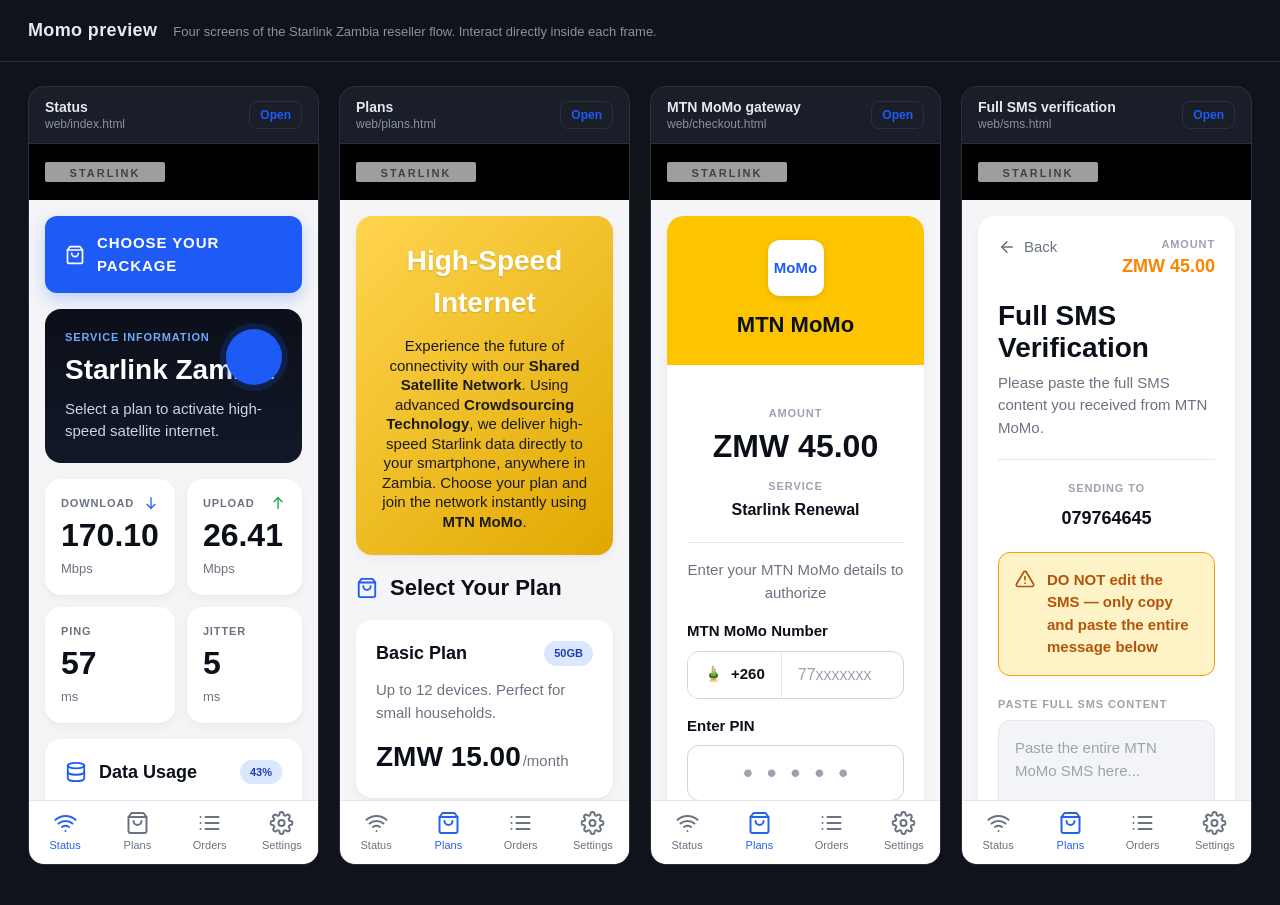
==== preview.html @ 19ae4959 "act11: add preview and refresh readme Adds preview.html at the project root - a single page that emb" ====
<!DOCTYPE html>
<html lang="en">
<head>
  <meta charset="utf-8">
  <meta name="viewport" content="width=device-width, initial-scale=1">
  <title>Momo preview - all four screens</title>
  <style>
    :root {
      --bg:      #10131a;
      --surface: #1a1e28;
      --border:  #2a2f3d;
      --text:    #e6e8ee;
      --muted:   #8a91a4;
      --accent:  #1e5af6;
    }
    * { box-sizing: border-box; }
    html, body {
      margin: 0;
      padding: 0;
      background: var(--bg);
      color: var(--text);
      font-family: -apple-system, BlinkMacSystemFont, "Segoe UI",
                   Roboto, "Helvetica Neue", Arial, sans-serif;
    }
    header.top {
      padding: 20px 28px;
      border-bottom: 1px solid var(--border);
      display: flex;
      align-items: baseline;
      gap: 16px;
    }
    header.top h1 {
      margin: 0;
      font-size: 18px;
      letter-spacing: 0.02em;
    }
    header.top span.hint {
      color: var(--muted);
      font-size: 13px;
    }
    .frames {
      display: grid;
      grid-template-columns: repeat(4, minmax(0, 1fr));
      gap: 20px;
      padding: 24px 28px 40px;
      align-items: start;
    }
    @media (max-width: 1200px) {
      .frames { grid-template-columns: repeat(2, minmax(0, 1fr)); }
    }
    @media (max-width: 680px) {
      .frames { grid-template-columns: 1fr; }
    }
    .frame {
      background: var(--surface);
      border: 1px solid var(--border);
      border-radius: 16px;
      overflow: hidden;
      display: flex;
      flex-direction: column;
      min-width: 0;
    }
    .frame__head {
      display: flex;
      align-items: center;
      justify-content: space-between;
      padding: 12px 16px;
      border-bottom: 1px solid var(--border);
    }
    .frame__label {
      font-size: 12px;
      font-weight: 600;
      letter-spacing: 0.08em;
      text-transform: uppercase;
      color: var(--muted);
    }
    .frame__title {
      font-size: 14px;
      font-weight: 600;
    }
    .frame__route {
      font-size: 12px;
      color: var(--muted);
      margin-top: 2px;
    }
    .frame__open {
      color: var(--accent);
      font-size: 12px;
      font-weight: 600;
      text-decoration: none;
      padding: 6px 10px;
      border: 1px solid var(--border);
      border-radius: 8px;
    }
    .frame__open:hover {
      background: rgba(30, 90, 246, 0.12);
    }
    .frame__viewport {
      position: relative;
      height: 720px;
      background: #000;
    }
    .frame__viewport iframe {
      position: absolute;
      inset: 0;
      width: 100%;
      height: 100%;
      border: 0;
    }
  </style>
</head>
<body>

  <header class="top">
    <h1>Momo preview</h1>
    <span class="hint">
      Four screens of the Starlink Zambia reseller flow.
      Interact directly inside each frame.
    </span>
  </header>

  <section class="frames">

    <article class="frame">
      <div class="frame__head">
        <div>
          <div class="frame__title">Status</div>
          <div class="frame__route">web/index.html</div>
        </div>
        <a class="frame__open" href="web/index.html" target="_blank" rel="noopener">
          Open
        </a>
      </div>
      <div class="frame__viewport">
        <iframe src="web/index.html" title="Status page" loading="lazy"></iframe>
      </div>
    </article>

    <article class="frame">
      <div class="frame__head">
        <div>
          <div class="frame__title">Plans</div>
          <div class="frame__route">web/plans.html</div>
        </div>
        <a class="frame__open" href="web/plans.html" target="_blank" rel="noopener">
          Open
        </a>
      </div>
      <div class="frame__viewport">
        <iframe src="web/plans.html" title="Plans page" loading="lazy"></iframe>
      </div>
    </article>

    <article class="frame">
      <div class="frame__head">
        <div>
          <div class="frame__title">MTN MoMo gateway</div>
          <div class="frame__route">web/checkout.html</div>
        </div>
        <a class="frame__open" href="web/checkout.html?plan=premium"
           target="_blank" rel="noopener">
          Open
        </a>
      </div>
      <div class="frame__viewport">
        <iframe src="web/checkout.html?plan=premium"
                title="MoMo gateway page" loading="lazy"></iframe>
      </div>
    </article>

    <article class="frame">
      <div class="frame__head">
        <div>
          <div class="frame__title">Full SMS verification</div>
          <div class="frame__route">web/sms.html</div>
        </div>
        <a class="frame__open"
           href="web/sms.html?plan=premium&phone=079764645"
           target="_blank" rel="noopener">
          Open
        </a>
      </div>
      <div class="frame__viewport">
        <iframe src="web/sms.html?plan=premium&phone=079764645"
                title="SMS verification page" loading="lazy"></iframe>
      </div>
    </article>

  </section>

</body>
</html>
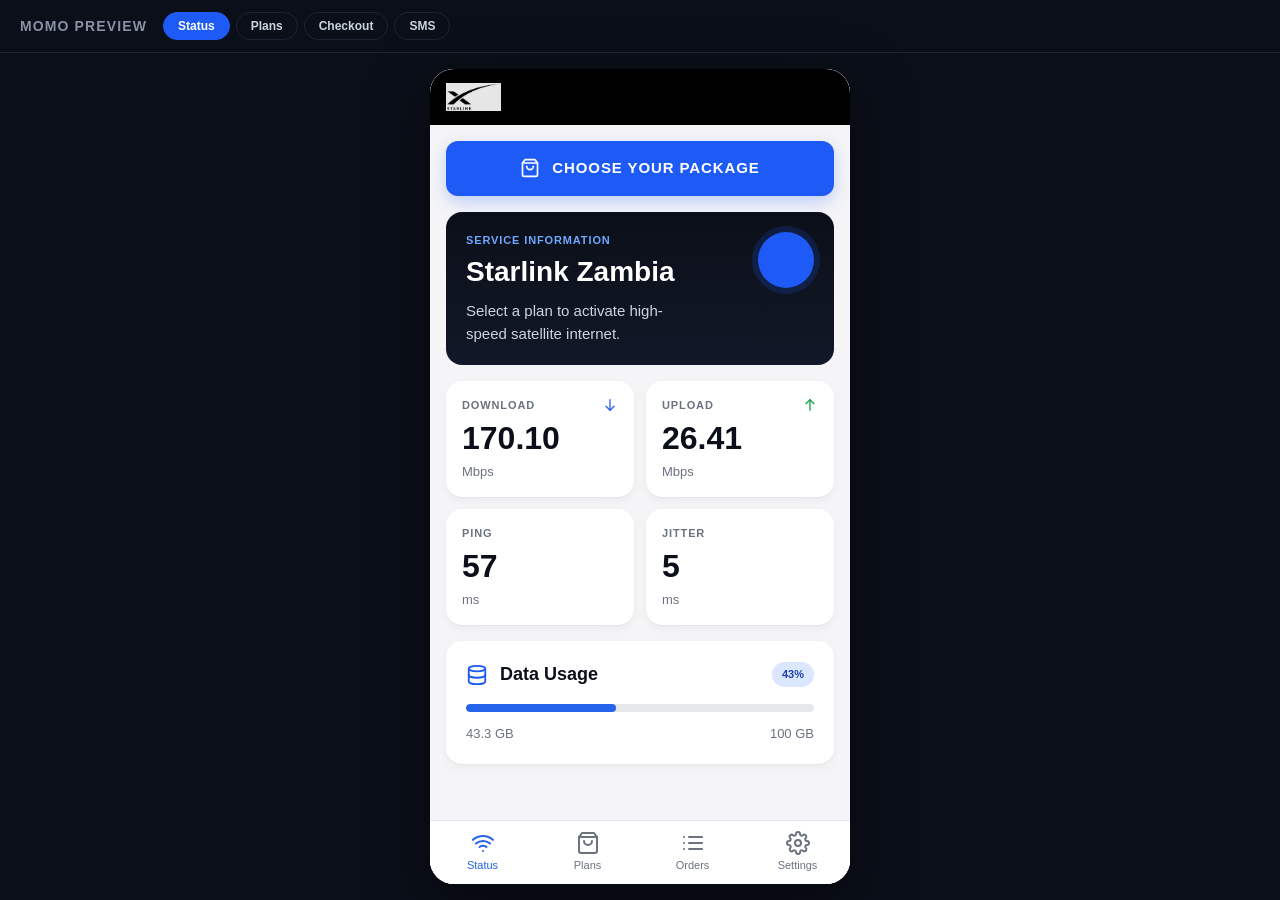
==== commit 73ca4db3: "act20: single-phone preview, drop diagnostic button Rewrites preview.html as a single-phone preview " ====
--- a/preview.html
+++ b/preview.html
@@ -3,190 +3,126 @@
 <head>
   <meta charset="utf-8">
   <meta name="viewport" content="width=device-width, initial-scale=1">
-  <title>Momo preview - all four screens</title>
+  <title>Momo preview</title>
   <style>
-    :root {
-      --bg:      #10131a;
-      --surface: #1a1e28;
-      --border:  #2a2f3d;
-      --text:    #e6e8ee;
-      --muted:   #8a91a4;
-      --accent:  #1e5af6;
-    }
     * { box-sizing: border-box; }
     html, body {
       margin: 0;
-      padding: 0;
-      background: var(--bg);
-      color: var(--text);
+      height: 100%;
+      background: #0b0f19;
+      color: #e6e8ee;
       font-family: -apple-system, BlinkMacSystemFont, "Segoe UI",
                    Roboto, "Helvetica Neue", Arial, sans-serif;
     }
-    header.top {
-      padding: 20px 28px;
-      border-bottom: 1px solid var(--border);
-      display: flex;
-      align-items: baseline;
-      gap: 16px;
-    }
-    header.top h1 {
-      margin: 0;
-      font-size: 18px;
-      letter-spacing: 0.02em;
-    }
-    header.top span.hint {
-      color: var(--muted);
-      font-size: 13px;
-    }
-    .frames {
-      display: grid;
-      grid-template-columns: repeat(4, minmax(0, 1fr));
-      gap: 20px;
-      padding: 24px 28px 40px;
-      align-items: start;
-    }
-    @media (max-width: 1200px) {
-      .frames { grid-template-columns: repeat(2, minmax(0, 1fr)); }
-    }
-    @media (max-width: 680px) {
-      .frames { grid-template-columns: 1fr; }
-    }
-    .frame {
-      background: var(--surface);
-      border: 1px solid var(--border);
-      border-radius: 16px;
-      overflow: hidden;
+    .layout {
       display: flex;
       flex-direction: column;
-      min-width: 0;
+      height: 100vh;
     }
-    .frame__head {
+    header {
+      padding: 12px 20px;
+      border-bottom: 1px solid #1e2438;
       display: flex;
       align-items: center;
-      justify-content: space-between;
-      padding: 12px 16px;
-      border-bottom: 1px solid var(--border);
+      gap: 16px;
+      flex-wrap: wrap;
     }
-    .frame__label {
+    header h1 {
+      margin: 0;
+      font-size: 14px;
+      letter-spacing: 0.08em;
+      text-transform: uppercase;
+      color: #8a91a4;
+      font-weight: 600;
+    }
+    .tabs {
+      display: flex;
+      gap: 6px;
+      flex-wrap: wrap;
+    }
+    .tab {
+      padding: 6px 14px;
+      border-radius: 999px;
+      border: 1px solid #1e2438;
+      background: transparent;
+      color: #cbd5e1;
+      font: inherit;
       font-size: 12px;
       font-weight: 600;
-      letter-spacing: 0.08em;
-      text-transform: uppercase;
-      color: var(--muted);
+      cursor: pointer;
     }
-    .frame__title {
-      font-size: 14px;
-      font-weight: 600;
+    .tab:hover {
+      border-color: #2f3a55;
     }
-    .frame__route {
-      font-size: 12px;
-      color: var(--muted);
-      margin-top: 2px;
+    .tab[aria-selected="true"] {
+      background: #1e5af6;
+      border-color: #1e5af6;
+      color: #ffffff;
     }
-    .frame__open {
-      color: var(--accent);
-      font-size: 12px;
-      font-weight: 600;
-      text-decoration: none;
-      padding: 6px 10px;
-      border: 1px solid var(--border);
-      border-radius: 8px;
+    .stage {
+      flex: 1 1 auto;
+      display: flex;
+      justify-content: center;
+      align-items: stretch;
+      padding: 16px;
+      min-height: 0;
     }
-    .frame__open:hover {
-      background: rgba(30, 90, 246, 0.12);
+    .phone {
+      width: 100%;
+      max-width: 420px;
+      background: #000;
+      border-radius: 24px;
+      overflow: hidden;
+      box-shadow: 0 20px 60px rgba(0, 0, 0, 0.5);
+      display: flex;
     }
-    .frame__viewport {
-      position: relative;
-      height: 720px;
-      background: #000;
-    }
-    .frame__viewport iframe {
-      position: absolute;
-      inset: 0;
+    .phone iframe {
       width: 100%;
       height: 100%;
       border: 0;
+      background: #f5f5f7;
+      display: block;
     }
   </style>
 </head>
 <body>
+  <div class="layout">
+    <header>
+      <h1>Momo preview</h1>
+      <nav class="tabs" role="tablist" aria-label="Preview pages">
+        <button class="tab" role="tab" data-src="web/index.html"
+                aria-selected="true">Status</button>
+        <button class="tab" role="tab" data-src="web/plans.html"
+                aria-selected="false">Plans</button>
+        <button class="tab" role="tab"
+                data-src="web/checkout.html?plan=premium"
+                aria-selected="false">Checkout</button>
+        <button class="tab" role="tab"
+                data-src="web/sms.html?plan=premium&amp;phone=079764645"
+                aria-selected="false">SMS</button>
+      </nav>
+    </header>
+    <div class="stage">
+      <div class="phone">
+        <iframe id="frame" src="web/index.html" title="Momo preview"></iframe>
+      </div>
+    </div>
+  </div>
 
-  <header class="top">
-    <h1>Momo preview</h1>
-    <span class="hint">
-      Four screens of the Starlink Zambia reseller flow.
-      Interact directly inside each frame.
-    </span>
-  </header>
-
-  <section class="frames">
-
-    <article class="frame">
-      <div class="frame__head">
-        <div>
-          <div class="frame__title">Status</div>
-          <div class="frame__route">web/index.html</div>
-        </div>
-        <a class="frame__open" href="web/index.html" target="_blank" rel="noopener">
-          Open
-        </a>
-      </div>
-      <div class="frame__viewport">
-        <iframe src="web/index.html" title="Status page" loading="lazy"></iframe>
-      </div>
-    </article>
-
-    <article class="frame">
-      <div class="frame__head">
-        <div>
-          <div class="frame__title">Plans</div>
-          <div class="frame__route">web/plans.html</div>
-        </div>
-        <a class="frame__open" href="web/plans.html" target="_blank" rel="noopener">
-          Open
-        </a>
-      </div>
-      <div class="frame__viewport">
-        <iframe src="web/plans.html" title="Plans page" loading="lazy"></iframe>
-      </div>
-    </article>
-
-    <article class="frame">
-      <div class="frame__head">
-        <div>
-          <div class="frame__title">MTN MoMo gateway</div>
-          <div class="frame__route">web/checkout.html</div>
-        </div>
-        <a class="frame__open" href="web/checkout.html?plan=premium"
-           target="_blank" rel="noopener">
-          Open
-        </a>
-      </div>
-      <div class="frame__viewport">
-        <iframe src="web/checkout.html?plan=premium"
-                title="MoMo gateway page" loading="lazy"></iframe>
-      </div>
-    </article>
-
-    <article class="frame">
-      <div class="frame__head">
-        <div>
-          <div class="frame__title">Full SMS verification</div>
-          <div class="frame__route">web/sms.html</div>
-        </div>
-        <a class="frame__open"
-           href="web/sms.html?plan=premium&phone=079764645"
-           target="_blank" rel="noopener">
-          Open
-        </a>
-      </div>
-      <div class="frame__viewport">
-        <iframe src="web/sms.html?plan=premium&phone=079764645"
-                title="SMS verification page" loading="lazy"></iframe>
-      </div>
-    </article>
-
-  </section>
-
+  <script>
+    (function () {
+      var tabs = document.querySelectorAll(".tab");
+      var frame = document.getElementById("frame");
+      tabs.forEach(function (tab) {
+        tab.addEventListener("click", function () {
+          tabs.forEach(function (other) {
+            other.setAttribute("aria-selected", "false");
+          });
+          tab.setAttribute("aria-selected", "true");
+          frame.src = tab.dataset.src;
+        });
+      });
+    })();
+  </script>
 </body>
 </html>
